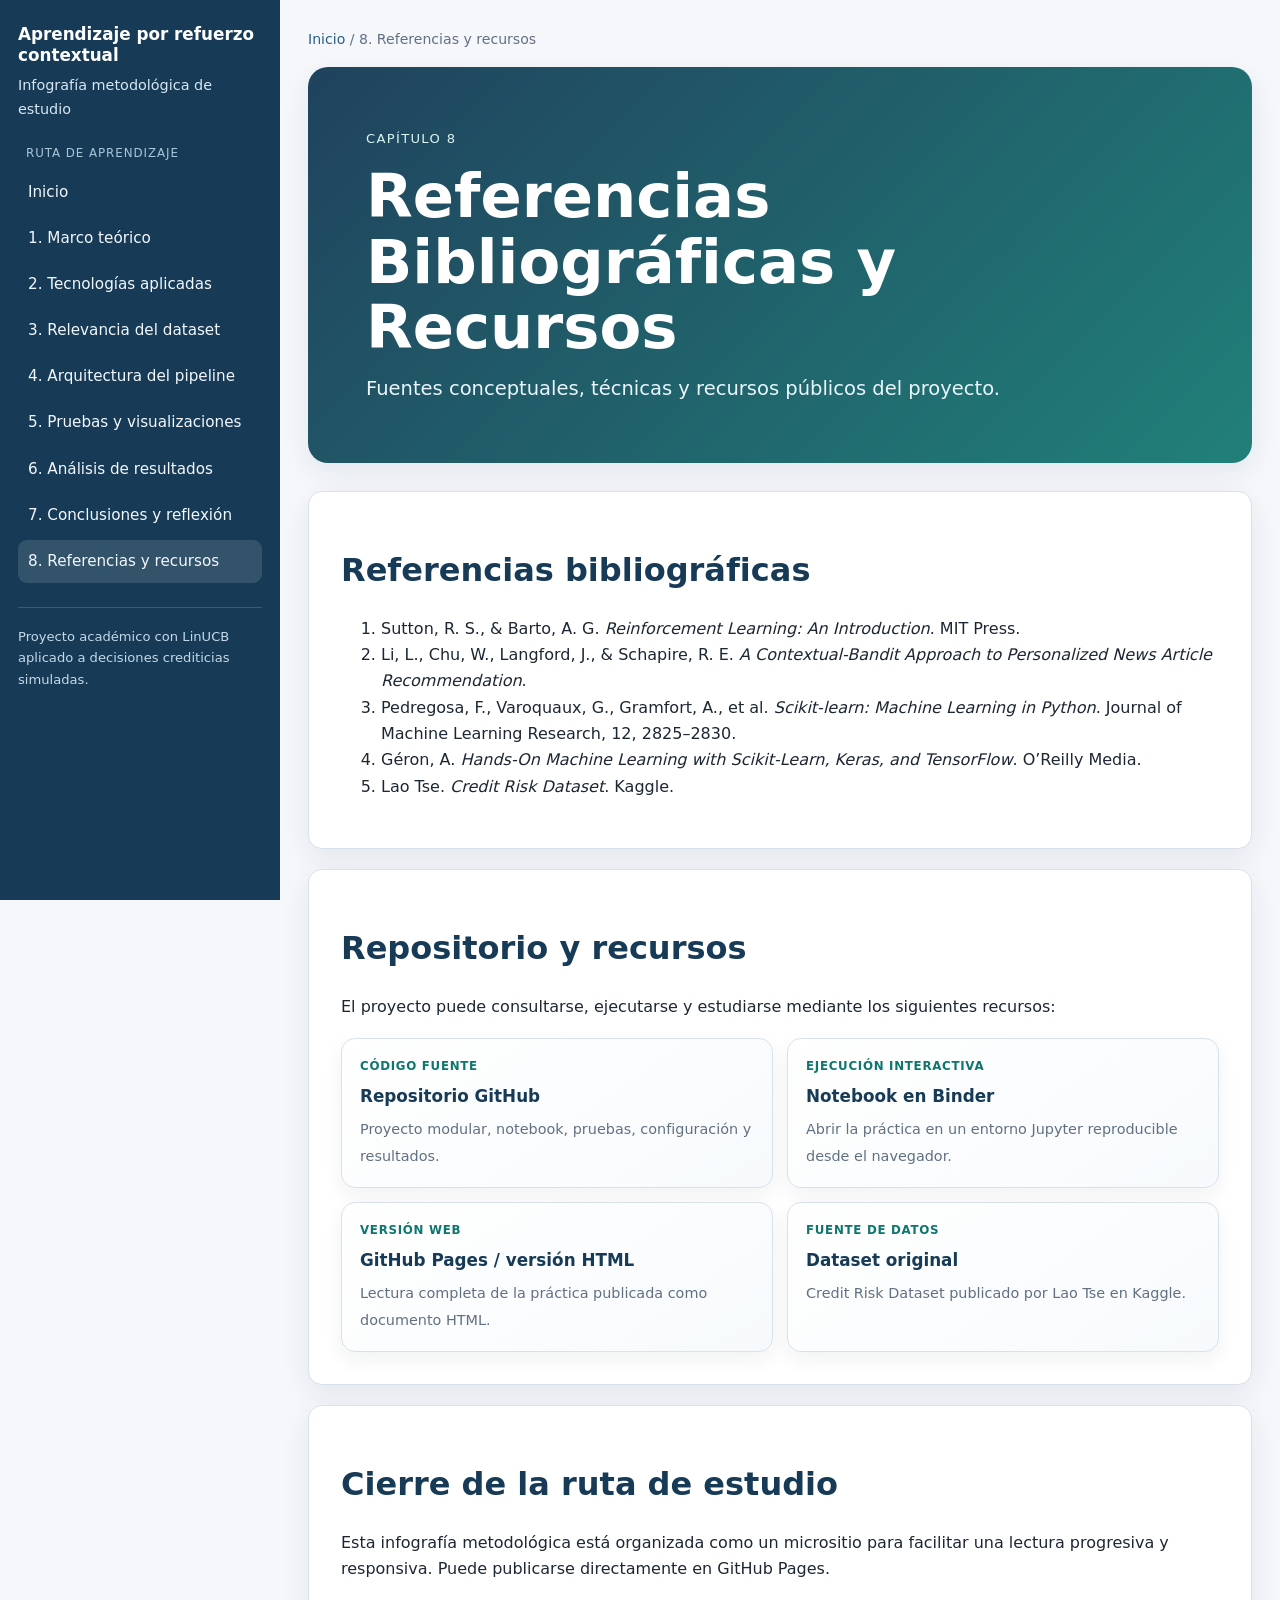
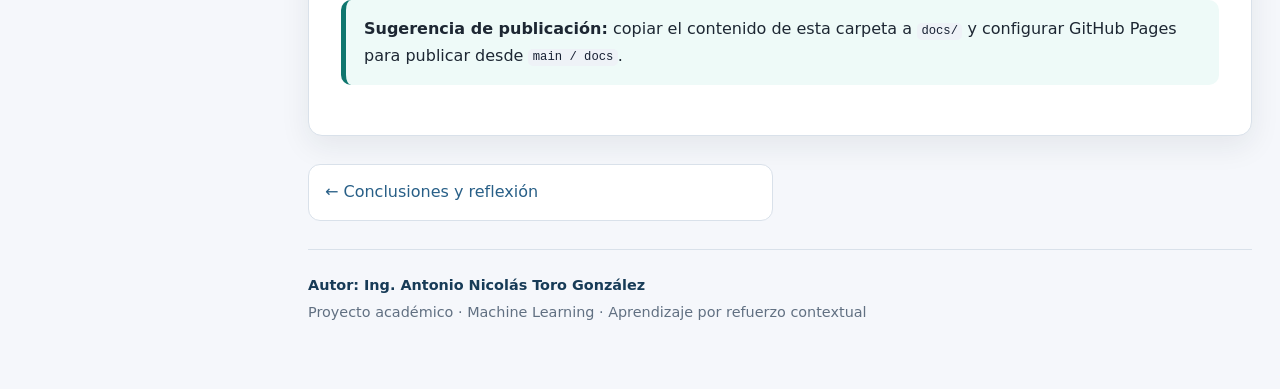
==== pages/08-referencias.html @ e0bd6d9b "Publish responsive contextual RL infographic" ====
<!DOCTYPE html>
<html lang="es">
<head>
<meta charset="utf-8">
<meta name="viewport" content="width=device-width, initial-scale=1">
<meta name="description" content="Referencias y recursos · RL contextual con LinUCB">
<title>Referencias y recursos · RL contextual con LinUCB</title>
<link rel="stylesheet" href="../assets/styles.css">
</head>
<body>
<div class="site-shell">

    <aside class="sidebar" data-sidebar>
      <span class="brand">Aprendizaje por refuerzo contextual</span>
      <div class="brand-subtitle">Infografía metodológica de estudio</div>
      <div class="nav-title">Ruta de aprendizaje</div>
      <ul class="nav-list"><li><a class="" href="../index.html">Inicio</a></li><li><a class="" href="01-marco-teorico.html">1. Marco teórico</a></li><li><a class="" href="02-tecnologias.html">2. Tecnologías aplicadas</a></li><li><a class="" href="03-dataset.html">3. Relevancia del dataset</a></li><li><a class="" href="04-pipeline.html">4. Arquitectura del pipeline</a></li><li><a class="" href="05-pruebas-visualizaciones.html">5. Pruebas y visualizaciones</a></li><li><a class="" href="06-resultados.html">6. Análisis de resultados</a></li><li><a class="" href="07-conclusiones.html">7. Conclusiones y reflexión</a></li><li><a class="active" href="08-referencias.html">8. Referencias y recursos</a></li></ul>
      <div class="sidebar-footer">Proyecto académico con LinUCB aplicado a decisiones crediticias simuladas.</div>
    </aside>
    
<main class="main">
<div class="topbar"><strong>RL contextual · LinUCB</strong><button class="menu-button" type="button" data-menu-button aria-expanded="false">Menú</button></div>
<div class="content-wrap">
<div class="breadcrumbs"><a href="../index.html">Inicio</a> / 8. Referencias y recursos</div>

<section class="hero"><div class="eyebrow">Capítulo 8</div><h1>Referencias Bibliográficas y Recursos</h1><p>Fuentes conceptuales, técnicas y recursos públicos del proyecto.</p></section>
<section class="section-card">
<h2>Referencias bibliográficas</h2>
<ol>
<li>Sutton, R. S., &amp; Barto, A. G. <em>Reinforcement Learning: An Introduction</em>. MIT Press.</li>
<li>Li, L., Chu, W., Langford, J., &amp; Schapire, R. E. <em>A Contextual-Bandit Approach to Personalized News Article Recommendation</em>.</li>
<li>Pedregosa, F., Varoquaux, G., Gramfort, A., et al. <em>Scikit-learn: Machine Learning in Python</em>. Journal of Machine Learning Research, 12, 2825–2830.</li>
<li>Géron, A. <em>Hands-On Machine Learning with Scikit-Learn, Keras, and TensorFlow</em>. O’Reilly Media.</li>
<li>Lao Tse. <em>Credit Risk Dataset</em>. Kaggle.</li>
</ol>
</section>

<section class="section-card">
  <h2>Repositorio y recursos</h2>
  <p>
    El proyecto puede consultarse, ejecutarse y estudiarse mediante los siguientes recursos:
  </p>

  <div class="resources-grid">
    <a class="resource-card"
       href="https://github.com/antoniot73/rl_credit_contextual_bandit"
       target="_blank" rel="noopener noreferrer">
      <span class="resource-kicker">Código fuente</span>
      <strong>Repositorio GitHub</strong>
      <span>Proyecto modular, notebook, pruebas, configuración y resultados.</span>
    </a>

    <a class="resource-card"
       href="https://mybinder.org/v2/gh/antoniot73/rl_credit_contextual_bandit/main?labpath=notebooks%2Fpractica_rl_credito_contextual.ipynb"
       target="_blank" rel="noopener noreferrer">
      <span class="resource-kicker">Ejecución interactiva</span>
      <strong>Notebook en Binder</strong>
      <span>Abrir la práctica en un entorno Jupyter reproducible desde el navegador.</span>
    </a>

    <a class="resource-card"
       href="https://antoniot73.github.io/rl_credit_contextual_bandit/notebooks/practica_rl_credito_contextual.html"
       target="_blank" rel="noopener noreferrer">
      <span class="resource-kicker">Versión web</span>
      <strong>GitHub Pages / versión HTML</strong>
      <span>Lectura completa de la práctica publicada como documento HTML.</span>
    </a>

    <a class="resource-card"
       href="https://www.kaggle.com/datasets/laotse/credit-risk-dataset"
       target="_blank" rel="noopener noreferrer">
      <span class="resource-kicker">Fuente de datos</span>
      <strong>Dataset original</strong>
      <span>Credit Risk Dataset publicado por Lao Tse en Kaggle.</span>
    </a>
  </div>
</section>

<section class="section-card">
<h2>Cierre de la ruta de estudio</h2>
<p>Esta infografía metodológica está organizada como un micrositio para facilitar una lectura progresiva y responsiva. Puede publicarse directamente en GitHub Pages.</p>
<div class="callout"><strong>Sugerencia de publicación:</strong> copiar el contenido de esta carpeta a <code>docs/</code> y configurar GitHub Pages para publicar desde <code>main / docs</code>.</div>
</section>

<nav class="page-nav" aria-label="Navegación entre capítulos"><a href="07-conclusiones.html">← Conclusiones y reflexión</a><span></span></nav>
<div class="footer"><span class="footer-author">Autor: Ing. Antonio Nicolás Toro González</span>Proyecto académico · Machine Learning · Aprendizaje por refuerzo contextual</div>
</div>
</main>
</div>
<script src="../assets/app.js"></script>
</body>
</html>
---- assets/styles.css ----
:root{--bg:#f5f7fb;--surface:#fff;--soft:#eef3f8;--text:#1d2733;--muted:#617082;--border:#d9e1ea;--primary:#173b57;--primary2:#285f87;--accent:#0f766e;--warn:#b45309;--danger:#b42318;--shadow:0 10px 30px rgba(24,39,55,.08);--radius:14px;--max:1180px}
*{box-sizing:border-box}html{scroll-behavior:smooth;-webkit-text-size-adjust:100%}body{margin:0;background:var(--bg);color:var(--text);font-family:Inter,ui-sans-serif,system-ui,-apple-system,BlinkMacSystemFont,"Segoe UI",Roboto,Arial,sans-serif;line-height:1.65}a{color:var(--primary2);text-underline-offset:3px}.site-shell{min-height:100vh;display:grid;grid-template-columns:280px minmax(0,1fr)}.sidebar{position:sticky;top:0;height:100vh;overflow:auto;padding:24px 18px;background:var(--primary);color:#fff}.brand{display:block;font-weight:800;font-size:1.05rem;line-height:1.25;margin-bottom:8px}.brand-subtitle{color:#d7e6f2;font-size:.9rem;margin-bottom:22px}.nav-title{font-size:.74rem;text-transform:uppercase;letter-spacing:.08em;color:#aac5d8;margin:18px 8px 8px}.nav-list{list-style:none;padding:0;margin:0}.nav-list a{display:block;color:#f2f7fb;text-decoration:none;padding:9px 10px;border-radius:9px;margin:3px 0;font-size:.95rem}.nav-list a:hover,.nav-list a.active{background:rgba(255,255,255,.12)}.sidebar-footer{margin-top:24px;padding-top:18px;border-top:1px solid rgba(255,255,255,.16);font-size:.82rem;color:#c5d8e7}.main{min-width:0}.topbar{display:none;position:sticky;top:0;z-index:10;background:var(--primary);color:#fff;padding:12px 16px;align-items:center;justify-content:space-between;gap:12px}.menu-button{border:1px solid rgba(255,255,255,.3);background:transparent;color:#fff;border-radius:9px;padding:8px 11px;font-size:1rem}.content-wrap{width:min(100%,var(--max));margin:0 auto;padding:28px 28px 56px}.breadcrumbs{font-size:.88rem;color:var(--muted);margin-bottom:16px}.breadcrumbs a{text-decoration:none}.hero{background:linear-gradient(135deg,rgba(23,59,87,.96),rgba(15,118,110,.92));color:#fff;padding:clamp(28px,5vw,58px);border-radius:20px;box-shadow:var(--shadow);margin-bottom:28px}.hero h1{margin:0 0 12px;font-size:clamp(2rem,5vw,3.8rem);line-height:1.08}.hero p{margin:0;max-width:860px;font-size:clamp(1rem,2.2vw,1.22rem);color:#eaf5fb}.eyebrow{display:inline-block;margin-bottom:14px;font-size:.82rem;letter-spacing:.1em;text-transform:uppercase;color:#d8f5ef}.section-card{background:var(--surface);border:1px solid var(--border);border-radius:var(--radius);box-shadow:var(--shadow);padding:clamp(20px,3vw,32px);margin:20px 0}.section-card h1,.section-card h2,.section-card h3{color:var(--primary);line-height:1.2}.section-card h2{font-size:clamp(1.4rem,3vw,2rem)}.lead{font-size:clamp(1.02rem,2vw,1.18rem);color:#334155}.callout{border-left:5px solid var(--accent);background:#eefaf8;padding:16px 18px;border-radius:10px;margin:18px 0}.callout.warning{border-left-color:var(--warn);background:#fff8ec}.callout.danger{border-left-color:var(--danger);background:#fff1f0}.grid{display:grid;gap:16px}.grid.two{grid-template-columns:repeat(2,minmax(0,1fr))}.grid.three{grid-template-columns:repeat(3,minmax(0,1fr))}.metric{background:var(--soft);border:1px solid var(--border);border-radius:12px;padding:16px}.metric .label{color:var(--muted);font-size:.88rem}.metric .value{color:var(--primary);font-weight:800;font-size:1.55rem;margin-top:4px}.study-route{counter-reset:step;display:grid;gap:14px}.study-route a{display:grid;grid-template-columns:46px minmax(0,1fr);gap:14px;align-items:start;background:#fff;border:1px solid var(--border);border-radius:12px;padding:16px;text-decoration:none;color:inherit}.study-route a::before{counter-increment:step;content:counter(step);width:38px;height:38px;display:grid;place-items:center;background:var(--primary);color:#fff;border-radius:50%;font-weight:800}.flow{display:flex;flex-wrap:wrap;gap:8px;align-items:center;margin:18px 0}.flow-step{flex:1 1 130px;min-width:120px;padding:11px 12px;text-align:center;border:1px solid var(--border);border-radius:10px;background:var(--soft);font-weight:700}.flow-arrow{color:var(--muted);font-weight:800}.table-wrap{overflow-x:auto;-webkit-overflow-scrolling:touch;border:1px solid var(--border);border-radius:12px;margin:16px 0 22px}table{width:100%;border-collapse:collapse;min-width:680px;background:#fff}th,td{text-align:left;vertical-align:top;padding:11px 12px;border-bottom:1px solid var(--border)}th{background:var(--soft);color:var(--primary)}code{background:#eef2f7;color:#172033;padding:.12em .35em;border-radius:5px;font-size:.94em}pre{background:linear-gradient(145deg,#f8fafc,#eef4f8);color:#223044;padding:18px 20px;border:1px solid var(--border);border-left:5px solid var(--primary2);border-radius:12px;overflow-x:auto;line-height:1.65;box-shadow:0 6px 16px rgba(24,39,55,.05);}.equation{overflow-x:auto;padding:14px 16px;border:1px solid var(--border);background:#fbfdff;border-radius:10px;font-family:"Cambria Math",serif;font-size:clamp(1rem,2.5vw,1.28rem);text-align:center;white-space:nowrap;margin:16px 0}.page-nav{display:grid;grid-template-columns:1fr 1fr;gap:14px;margin-top:28px}.page-nav a{display:block;padding:14px 16px;border:1px solid var(--border);border-radius:12px;background:#fff;text-decoration:none}.page-nav a:last-child{text-align:right}.footer{color:var(--muted);font-size:.9rem;padding:24px 0 8px}.resource-list{list-style:none;padding:0}.resource-list li{margin:10px 0;overflow-wrap:anywhere}.badge{display:inline-block;font-size:.78rem;font-weight:700;border-radius:999px;padding:4px 9px;background:#e6f2f9;color:var(--primary);margin:2px 4px 2px 0}
@media(max-width:920px){.site-shell{grid-template-columns:1fr}.sidebar{position:fixed;inset:0 auto 0 0;width:min(86vw,320px);transform:translateX(-105%);transition:transform .22s ease;z-index:30;box-shadow:20px 0 60px rgba(0,0,0,.25)}.sidebar.open{transform:translateX(0)}.topbar{display:flex}.content-wrap{padding:20px 16px 44px}.grid.two,.grid.three{grid-template-columns:1fr}.page-nav{grid-template-columns:1fr}.page-nav a:last-child{text-align:left}}
@media(max-width:560px){.hero{border-radius:14px;padding:24px 18px}.section-card{padding:18px 15px}.flow{flex-direction:column;align-items:stretch}.flow-arrow{text-align:center;transform:rotate(90deg)}table{min-width:600px}}
@media print{.sidebar,.topbar,.page-nav{display:none!important}.site-shell{display:block}.content-wrap{width:100%;max-width:none;padding:0}.section-card,.hero{box-shadow:none}}


/* ============================================================
   Bloque pedagógico: preguntas críticas de diseño
   ============================================================ */
.reflection-map {
  display: grid;
  grid-template-columns: repeat(2, minmax(0, 1fr));
  gap: 14px;
  margin: 22px 0;
}

.reflection-item {
  position: relative;
  display: grid;
  grid-template-columns: 42px minmax(0, 1fr);
  gap: 12px;
  align-items: start;
  min-height: 92px;
  padding: 16px;
  background: linear-gradient(145deg, #101827, #172237);
  color: #f7fbff;
  border: 1px solid rgba(255,255,255,.08);
  border-radius: 14px;
  box-shadow: 0 10px 24px rgba(15, 23, 42, .16);
}

.reflection-item::before {
  content: attr(data-step);
  width: 38px;
  height: 38px;
  display: grid;
  place-items: center;
  border-radius: 50%;
  background: rgba(255,255,255,.12);
  color: #dff7f2;
  font-weight: 800;
  border: 1px solid rgba(255,255,255,.14);
}

.reflection-item strong {
  display: block;
  color: #ffffff;
  font-size: 1rem;
  line-height: 1.35;
  margin-bottom: 4px;
}

.reflection-item span {
  display: block;
  color: #c9d7e5;
  font-size: .92rem;
  line-height: 1.45;
}

.reflection-summary {
  margin-top: 16px;
  padding: 18px;
  border-radius: 14px;
  background: linear-gradient(135deg, #edf8f6, #f7fbff);
  border: 1px solid #cfe4df;
}

.reflection-summary strong {
  color: var(--primary);
}

.resources-grid {
  display: grid;
  grid-template-columns: repeat(2, minmax(0, 1fr));
  gap: 14px;
  margin-top: 18px;
}

.resource-card {
  display: block;
  padding: 18px;
  border: 1px solid var(--border);
  border-radius: 14px;
  background: linear-gradient(145deg, #ffffff, #f7fafc);
  text-decoration: none;
  color: inherit;
  box-shadow: 0 8px 20px rgba(24,39,55,.06);
  overflow-wrap: anywhere;
}

.resource-card:hover {
  border-color: var(--primary-2);
  transform: translateY(-1px);
}

.resource-card .resource-kicker {
  display: block;
  color: var(--accent);
  text-transform: uppercase;
  letter-spacing: .06em;
  font-weight: 800;
  font-size: .74rem;
  margin-bottom: 6px;
}

.resource-card strong {
  display: block;
  color: var(--primary);
  font-size: 1.05rem;
  margin-bottom: 6px;
}

.resource-card span {
  color: var(--muted);
  font-size: .9rem;
}

.footer {
  border-top: 1px solid var(--border);
  margin-top: 28px;
}

.footer-author {
  display: block;
  color: var(--primary);
  font-weight: 700;
  margin-bottom: 4px;
}

@media (max-width: 760px) {
  .reflection-map,
  .resources-grid {
    grid-template-columns: 1fr;
  }

  .reflection-item {
    grid-template-columns: 38px minmax(0, 1fr);
    min-height: auto;
    padding: 14px;
  }

  .reflection-item::before {
    width: 34px;
    height: 34px;
  }

  .resource-card {
    padding: 15px;
  }
}

@media (max-width: 420px) {
  .reflection-item {
    grid-template-columns: 1fr;
  }

  .reflection-item::before {
    margin-bottom: 2px;
  }
}

pre code{
  background:transparent;
  color:inherit;
  padding:0;
  border-radius:0;
  font-size:inherit;
  white-space:pre-wrap;
  overflow-wrap:anywhere;
  word-break:normal;
}

@media(max-width:560px){
  pre{
    padding:14px 15px;
    font-size:.9rem;
    line-height:1.6;
    white-space:pre-wrap;
    overflow-wrap:anywhere;
    word-break:normal;
  }
}
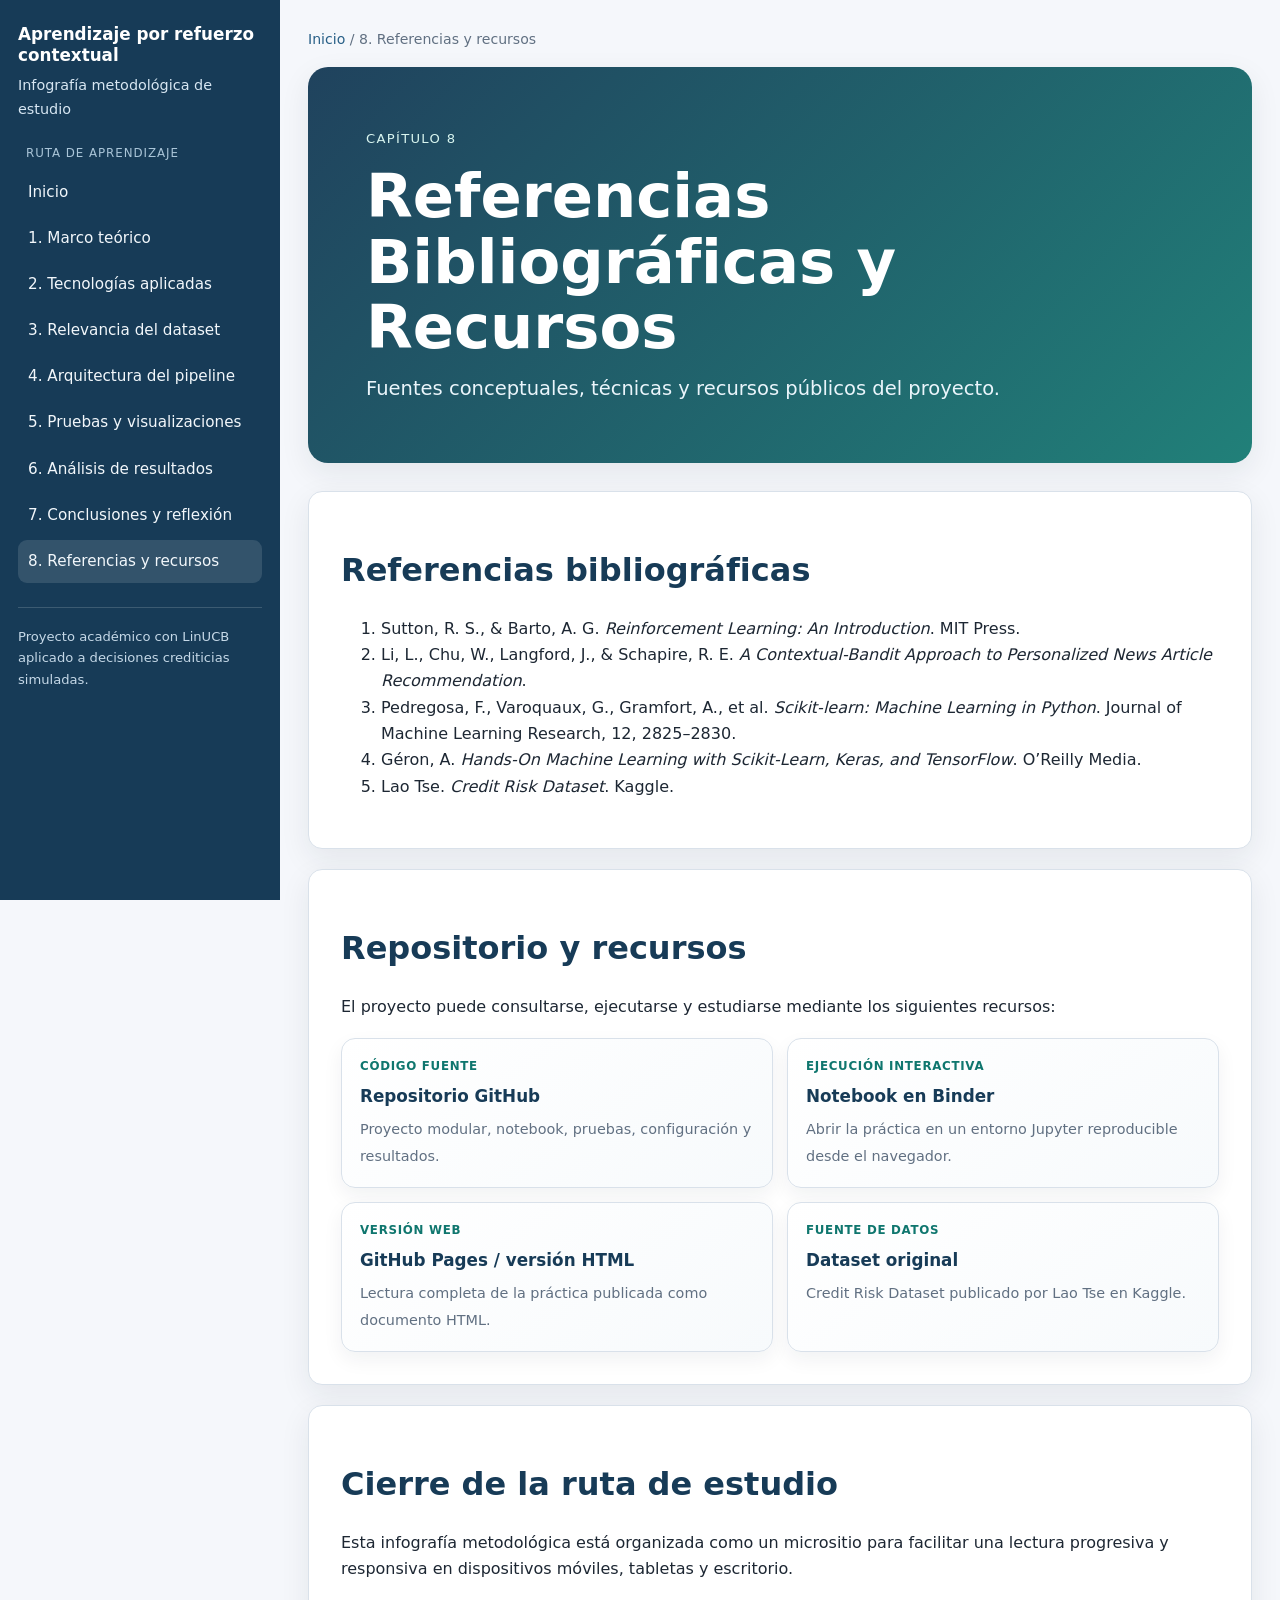
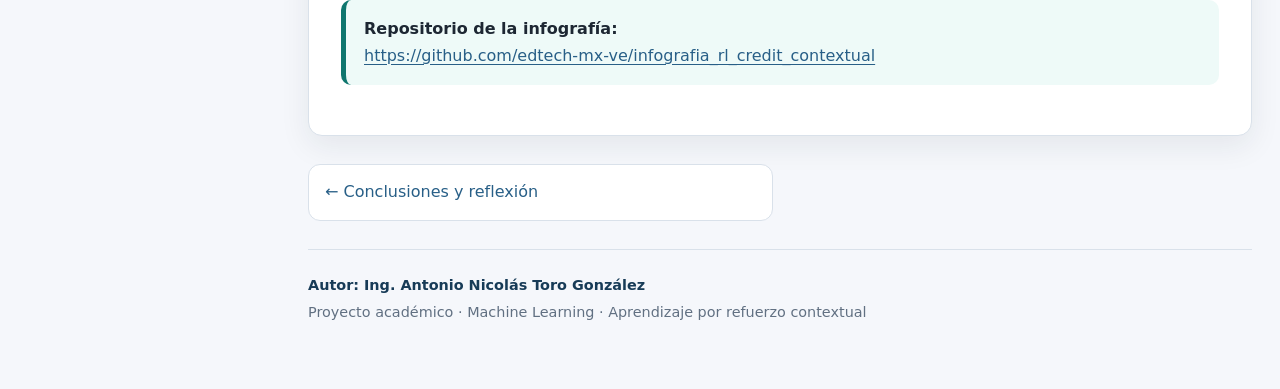
==== commit f1db057b: "Update infographic repository link and closing section" ====
--- a/pages/08-referencias.html
+++ b/pages/08-referencias.html
@@ -76,11 +76,24 @@
   </div>
 </section>
 
+
 <section class="section-card">
-<h2>Cierre de la ruta de estudio</h2>
-<p>Esta infografía metodológica está organizada como un micrositio para facilitar una lectura progresiva y responsiva. Puede publicarse directamente en GitHub Pages.</p>
-<div class="callout"><strong>Sugerencia de publicación:</strong> copiar el contenido de esta carpeta a <code>docs/</code> y configurar GitHub Pages para publicar desde <code>main / docs</code>.</div>
+  <h2>Cierre de la ruta de estudio</h2>
+  <p>
+    Esta infografía metodológica está organizada como un micrositio para facilitar
+    una lectura progresiva y responsiva en dispositivos móviles, tabletas y escritorio.
+  </p>
+
+  <div class="callout">
+    <strong>Repositorio de la infografía:</strong><br>
+    <a href="https://github.com/edtech-mx-ve/infografia_rl_credit_contextual"
+       target="_blank"
+       rel="noopener noreferrer">
+      https://github.com/edtech-mx-ve/infografia_rl_credit_contextual
+    </a>
+  </div>
 </section>
+
 
 <nav class="page-nav" aria-label="Navegación entre capítulos"><a href="07-conclusiones.html">← Conclusiones y reflexión</a><span></span></nav>
 <div class="footer"><span class="footer-author">Autor: Ing. Antonio Nicolás Toro González</span>Proyecto académico · Machine Learning · Aprendizaje por refuerzo contextual</div>
